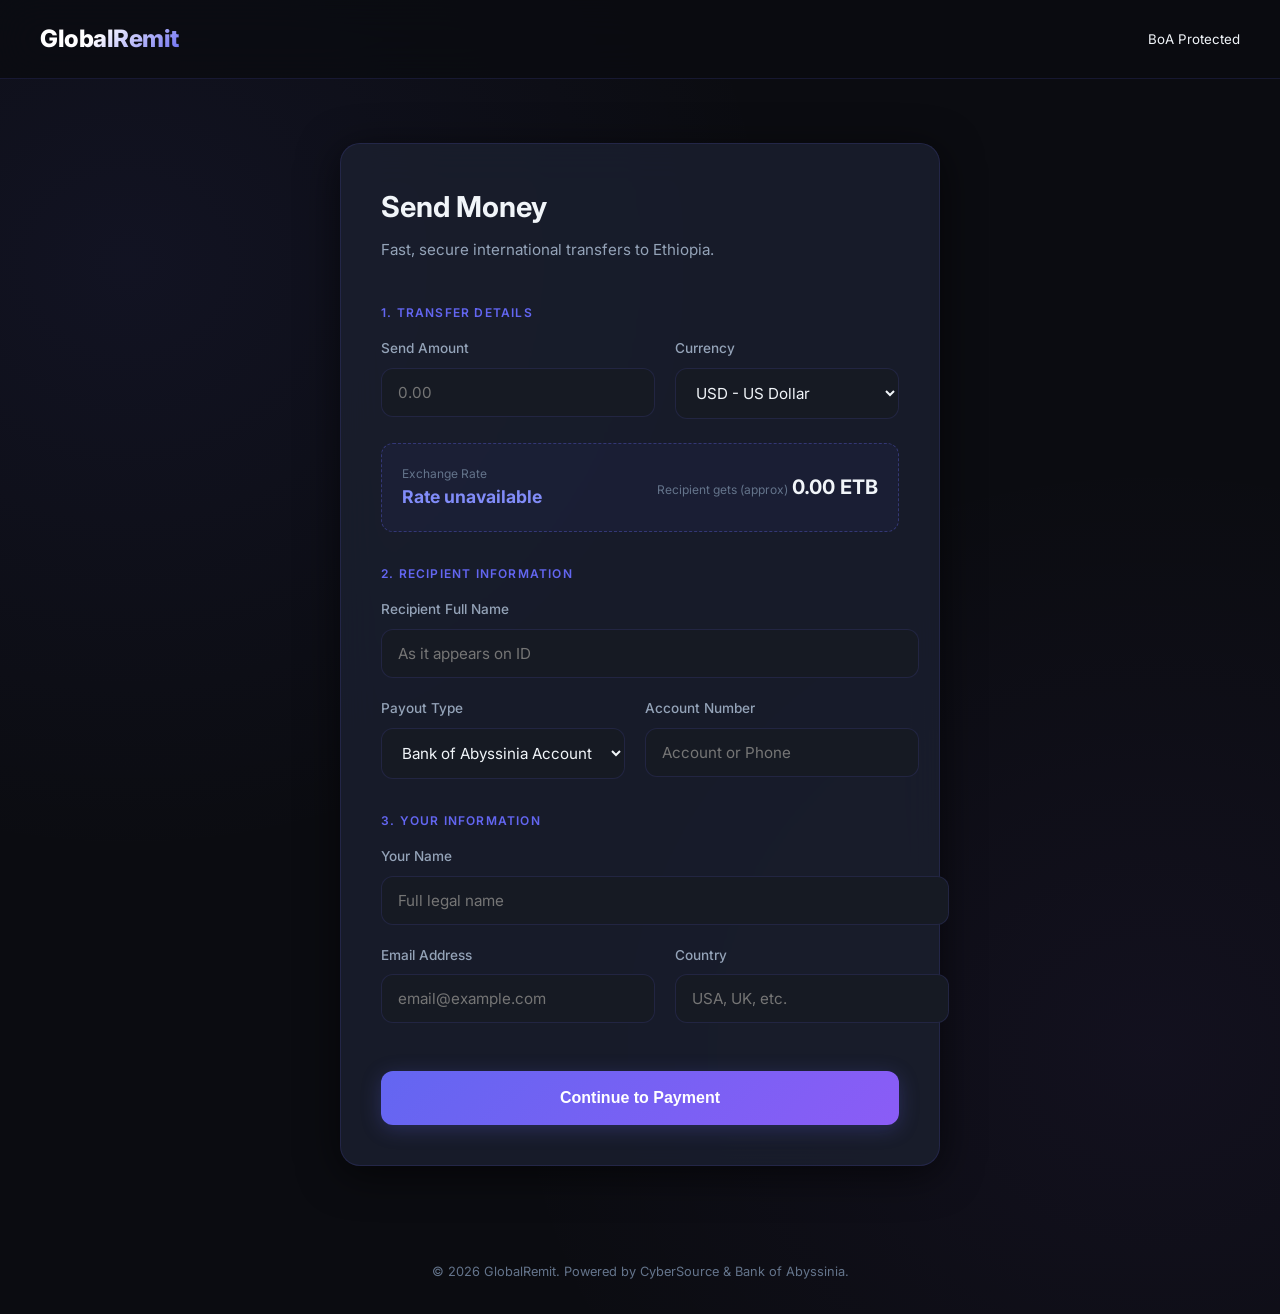
==== frontend/index.html @ 98f19d27 "remittance service cooperating with BOA and cybersource" ====
<!DOCTYPE html>
<html lang="en">
<head>
    <meta charset="UTF-8">
    <meta name="viewport" content="width=device-width, initial-scale=1.0">
    <title>Global Remit | Send Money to Ethiopia</title>
    <link rel="preconnect" href="https://fonts.googleapis.com">
    <link rel="preconnect" href="https://fonts.gstatic.com" crossorigin>
    <link href="https://fonts.googleapis.com/css2?family=Inter:wght@400;500;600;700;800&display=swap" rel="stylesheet">
    <link rel="stylesheet" href="styles.css">
</head>
<body>
    <div class="app-container">
        <header class="header">
            <div class="header-content">
                <div class="logo">
                    <span class="logo-text">GlobalRemit</span>
                </div>
                <div class="header-status" id="connection-status">
                    <small>BoA Protected</small>
                </div>
            </div>
        </header>

        <main class="main-content">
            <div class="remittance-card">
                <h1 class="card-title">Send Money</h1>
                <p class="card-subtitle">Fast, secure international transfers to Ethiopia.</p>

                <form id="remit-form">
                    <!-- Step 1: Destination & Amount -->
                    <div class="form-section">
                        <span class="section-label">1. Transfer Details</span>
                        <div class="form-grid">
                            <div class="form-group">
                                <label class="form-label">Send Amount</label>
                                <input type="number" id="send_amount" name="send_amount" class="form-input" placeholder="0.00" step="0.01" required>
                            </div>
                            <div class="form-group">
                                <label class="form-label">Currency</label>
                                <select id="send_currency" name="send_currency" class="form-select">
                                    <option value="USD">USD - US Dollar</option>
                                    <option value="EUR">EUR - Euro</option>
                                    <option value="GBP">GBP - British Pound</option>
                                    <option value="CAD">CAD - Canadian Dollar</option>
                                </select>
                            </div>
                        </div>

                        <div class="rate-display">
                            <div class="rate-info">
                                <span class="rate-label">Exchange Rate</span>
                                <span class="rate-value" id="current-rate">Fetching rate...</span>
                            </div>
                            <div class="receive-amount">
                                <span class="receive-label">Recipient gets (approx)</span>
                                <span class="receive-value" id="approx-receive">0.00 ETB</span>
                            </div>
                        </div>
                    </div>

                    <!-- Step 2: Beneficiary Details -->
                    <div class="form-section">
                        <span class="section-label">2. Recipient Information</span>
                        <div class="form-grid">
                            <div class="form-group full-width">
                                <label class="form-label">Recipient Full Name</label>
                                <input type="text" id="receiver_name" name="receiver_name" class="form-input" placeholder="As it appears on ID" required>
                            </div>
                            <div class="form-group">
                                <label class="form-label">Payout Type</label>
                                <select id="payout_type" name="payout_type" class="form-select">
                                    <option value="WITHIN_BOA">Bank of Abyssinia Account</option>
                                    <option value="OTHER_BANK">Other Ethiopian Bank</option>
                                    <option value="TELEBIRR">Telebirr Wallet</option>
                                    <option value="MPESA">M-Pesa Wallet</option>
                                </select>
                            </div>
                            <div class="form-group" id="bank-select-group" style="display:none;">
                                <label class="form-label">Select Bank</label>
                                <select id="bank_id" name="bank_id" class="form-select">
                                    <option value="">Choose a bank...</option>
                                    <!-- Populated dynamically -->
                                </select>
                            </div>
                            <div class="form-group" id="account-group">
                                <label class="form-label" id="account-label">Account Number</label>
                                <input type="text" id="account_number" name="account_number" class="form-input" placeholder="Account or Phone">
                            </div>
                            <div class="form-group" id="phone-group" style="display:none;">
                                <label class="form-label">Receiver Phone</label>
                                <input type="text" id="receiver_phone" name="receiver_phone" class="form-input" placeholder="251...">
                            </div>
                        </div>
                    </div>

                    <!-- Step 3: Sender Details -->
                    <div class="form-section">
                        <span class="section-label">3. Your Information</span>
                        <div class="form-grid">
                            <div class="form-group full-width">
                                <label class="form-label">Your Name</label>
                                <input type="text" id="sender_name" name="sender_name" class="form-input" placeholder="Full legal name" required>
                            </div>
                            <div class="form-group">
                                <label class="form-label">Email Address</label>
                                <input type="email" id="sender_email" name="sender_email" class="form-input" placeholder="email@example.com">
                            </div>
                            <div class="form-group">
                                <label class="form-label">Country</label>
                                <input type="text" id="sender_country" name="sender_country" class="form-input" placeholder="USA, UK, etc.">
                            </div>
                        </div>
                    </div>

                    <button type="submit" class="submit-btn" id="submit-btn">Continue to Payment</button>
                </form>
            </div>
        </main>

        <form id="cybersource-form" method="POST" style="display:none;"></form>

        <footer class="footer" style="text-align:center; padding: 2rem; color: var(--color-text-dim); font-size: 0.8rem;">
            &copy; 2026 GlobalRemit. Powered by CyberSource & Bank of Abyssinia.
        </footer>
    </div>

    <script src="checkout.js"></script>
</body>
</html>
---- frontend/styles.css ----
/* ─── CSS Variables & Theme ──────────────────────────────────────────────────── */
:root {
    --color-bg: #0b0c11;
    --color-surface: #161a23;
    --color-surface-hover: #1e2432;
    --color-card: rgba(26, 31, 46, 0.85);
    --color-border: rgba(99, 102, 241, 0.15);
    --color-border-hover: rgba(99, 102, 241, 0.35);
    --color-primary: #6366f1;
    --color-primary-hover: #818cf8;
    --color-primary-glow: rgba(99, 102, 241, 0.25);
    --color-accent: #8b5cf6;
    --color-success: #22c55e;
    --color-success-bg: rgba(34, 197, 94, 0.1);
    --color-error: #ef4444;
    --color-error-bg: rgba(239, 68, 68, 0.1);
    --color-warning: #f59e0b;
    --color-warning-bg: rgba(245, 158, 11, 0.1);
    --color-text: #f1f5f9;
    --color-text-muted: #94a3b8;
    --color-text-dim: #64748b;
    --font-family: 'Inter', -apple-system, BlinkMacSystemFont, sans-serif;
    --radius-sm: 8px;
    --radius-md: 12px;
    --radius-lg: 16px;
    --radius-xl: 20px;
    --shadow-md: 0 4px 20px rgba(0, 0, 0, 0.5);
    --shadow-lg: 0 8px 40px rgba(0, 0, 0, 0.6);
    --transition-smooth: 350ms cubic-bezier(0.4, 0, 0.2, 1);
}

/* ─── Global Reset ──────────────────────────────────────────────────────────── */
*, *::before, *::after {
    margin: 0;
    padding: 0;
    box-sizing: border-box;
}

body {
    font-family: var(--font-family);
    background: var(--color-bg);
    color: var(--color-text);
    min-height: 100vh;
    line-height: 1.6;
    background-image: 
        radial-gradient(ellipse at 10% 20%, rgba(99, 102, 241, 0.08) 0%, transparent 40%),
        radial-gradient(ellipse at 90% 80%, rgba(139, 92, 246, 0.06) 0%, transparent 40%);
}

.app-container {
    display: flex;
    flex-direction: column;
    min-height: 100vh;
}

/* ─── Header ────────────────────────────────────────────────────────────────── */
.header {
    padding: 1.25rem 2rem;
    background: rgba(11, 12, 17, 0.8);
    backdrop-filter: blur(20px);
    border-bottom: 1px solid var(--color-border);
    position: sticky;
    top: 0;
    z-index: 100;
}

.header-content {
    max-width: 1200px;
    margin: 0 auto;
    display: flex;
    justify-content: space-between;
    align-items: center;
}

.logo {
    display: flex;
    align-items: center;
    gap: 0.75rem;
}

.logo-text {
    font-size: 1.5rem;
    font-weight: 800;
    background: linear-gradient(135deg, #fff 40%, var(--color-primary));
    -webkit-background-clip: text;
    background-clip: text;
    -webkit-text-fill-color: transparent;
    letter-spacing: -0.02em;
}

/* ─── Main Content ──────────────────────────────────────────────────────────── */
.main-content {
    flex: 1;
    display: flex;
    align-items: flex-start;
    justify-content: center;
    padding: 4rem 2rem;
}

.remittance-card {
    max-width: 600px;
    width: 100%;
    background: var(--color-card);
    border: 1px solid var(--color-border);
    border-radius: var(--radius-xl);
    padding: 2.5rem;
    box-shadow: var(--shadow-lg);
    backdrop-filter: blur(20px);
}

.card-title {
    font-size: 1.8rem;
    font-weight: 700;
    margin-bottom: 0.5rem;
}

.card-subtitle {
    color: var(--color-text-muted);
    font-size: 0.95rem;
    margin-bottom: 2.5rem;
}

/* ─── Form Sections ─────────────────────────────────────────────────────────── */
.form-section {
    margin-bottom: 2rem;
}

.section-label {
    display: block;
    font-size: 0.75rem;
    font-weight: 600;
    color: var(--color-primary);
    text-transform: uppercase;
    letter-spacing: 0.1em;
    margin-bottom: 1rem;
}

.form-grid {
    display: grid;
    grid-template-columns: 1fr 1fr;
    gap: 1.25rem;
}

.form-group {
    display: flex;
    flex-direction: column;
    gap: 0.5rem;
}

.full-width {
    grid-column: 1 / -1;
}

.form-label {
    font-size: 0.85rem;
    font-weight: 500;
    color: var(--color-text-muted);
}

.form-input, .form-select {
    padding: 0.875rem 1rem;
    background: var(--color-surface);
    border: 1px solid var(--color-border);
    border-radius: var(--radius-md);
    color: var(--color-text);
    font-family: var(--font-family);
    font-size: 0.95rem;
    transition: all 0.2s ease;
    outline: none;
}

.form-input:focus, .form-select:focus {
    border-color: var(--color-primary);
    box-shadow: 0 0 0 3px var(--color-primary-glow);
}

/* ─── Rate Display ──────────────────────────────────────────────────────────── */
.rate-display {
    margin: 1.5rem 0;
    padding: 1.25rem;
    background: rgba(99, 102, 241, 0.05);
    border: 1px dashed var(--color-border-hover);
    border-radius: var(--radius-md);
    display: flex;
    justify-content: space-between;
    align-items: center;
}

.rate-info span {
    display: block;
}

.rate-label {
    font-size: 0.75rem;
    color: var(--color-text-dim);
}

.rate-value {
    font-size: 1.1rem;
    font-weight: 700;
    color: var(--color-primary-hover);
}

.receive-amount {
    text-align: right;
}

.receive-label {
    font-size: 0.75rem;
    color: var(--color-text-dim);
}

.receive-value {
    font-size: 1.25rem;
    font-weight: 700;
}

/* ─── Button ────────────────────────────────────────────────────────────────── */
.submit-btn {
    width: 100%;
    padding: 1.1rem;
    background: linear-gradient(135deg, var(--color-primary), var(--color-accent));
    color: white;
    border: none;
    border-radius: var(--radius-md);
    font-size: 1rem;
    font-weight: 600;
    cursor: pointer;
    transition: all var(--transition-smooth);
    margin-top: 1rem;
    box-shadow: 0 4px 20px var(--color-primary-glow);
}

.submit-btn:hover {
    transform: translateY(-2px);
    box-shadow: 0 8px 30px var(--color-primary-glow);
}

.submit-btn:disabled {
    opacity: 0.6;
    cursor: not-allowed;
    transform: none;
}

/* ─── Result Pages ──────────────────────────────────────────────────────────── */
.result-container {
    display: flex;
    align-items: center;
    justify-content: center;
    min-height: 80vh;
}

.result-card {
    max-width: 500px;
    width: 100%;
    background: var(--color-card);
    padding: 3rem;
    border-radius: var(--radius-xl);
    text-align: center;
    border: 1px solid var(--color-border);
}

.icon-box {
    width: 80px;
    height: 80px;
    margin: 0 auto 2rem;
    border-radius: 50%;
    display: flex;
    align-items: center;
    justify-content: center;
    font-size: 2.5rem;
}

.icon-box.success { background: var(--color-success-bg); color: var(--color-success); }
.icon-box.error { background: var(--color-error-bg); color: var(--color-error); }

.status-badge {
    display: inline-block;
    padding: 0.5rem 1rem;
    border-radius: 2rem;
    font-size: 0.8rem;
    font-weight: 700;
    text-transform: uppercase;
    margin-bottom: 2rem;
}

.status-badge.completed { background: var(--color-success-bg); color: var(--color-success); }

/* ─── Utilities ─────────────────────────────────────────────────────────────── */
.hidden { display: none; }
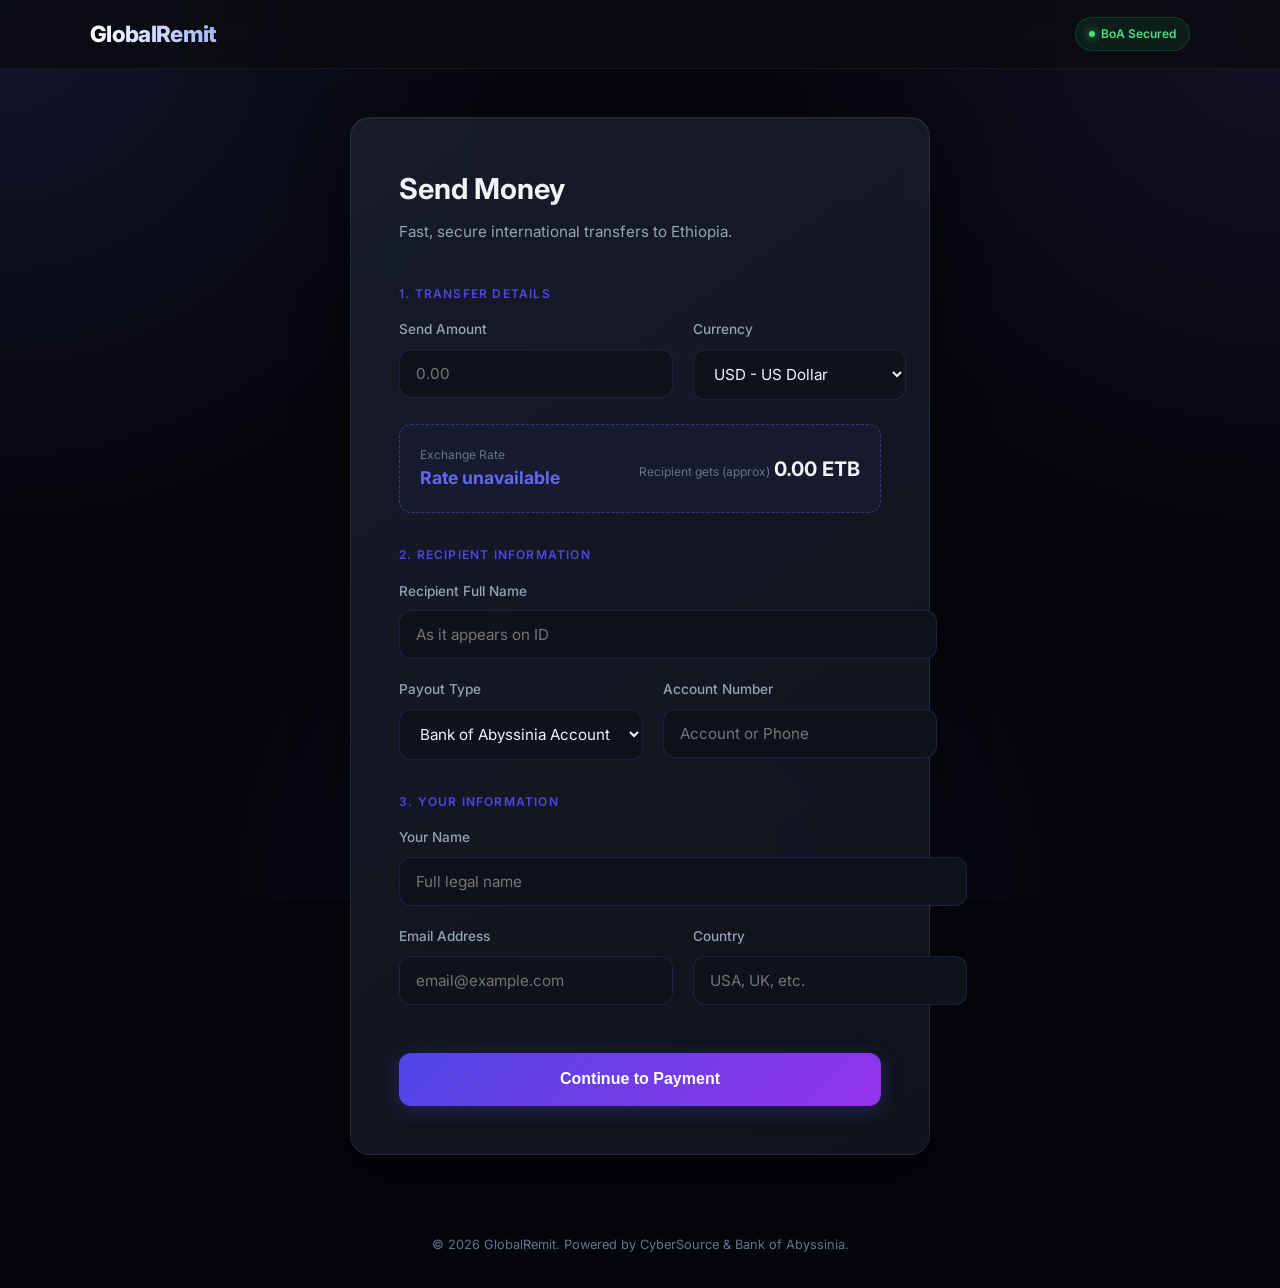
==== commit 9e0bed7d: "used flex microform for inbound" ====
--- a/frontend/index.html
+++ b/frontend/index.html
@@ -7,7 +7,7 @@
     <link rel="preconnect" href="https://fonts.googleapis.com">
     <link rel="preconnect" href="https://fonts.gstatic.com" crossorigin>
     <link href="https://fonts.googleapis.com/css2?family=Inter:wght@400;500;600;700;800&display=swap" rel="stylesheet">
-    <link rel="stylesheet" href="styles.css">
+    <link rel="stylesheet" href="styles.css?v=1.1">
 </head>
 <body>
     <div class="app-container">
@@ -16,8 +16,8 @@
                 <div class="logo">
                     <span class="logo-text">GlobalRemit</span>
                 </div>
-                <div class="header-status" id="connection-status">
-                    <small>BoA Protected</small>
+                <div class="header-status">
+                    BoA Secured
                 </div>
             </div>
         </header>
@@ -120,11 +120,70 @@
 
         <form id="cybersource-form" method="POST" style="display:none;"></form>
 
+        <!-- Payment Modal (CyberSource Flex Microform) -->
+        <div id="payment-modal" class="modal-overlay hidden">
+            <div class="modal-card">
+                <div class="modal-header">
+                    <h2 class="modal-title">Secure Payment</h2>
+                    <button type="button" class="close-modal" id="close-payment-modal">&times;</button>
+                </div>
+                <div class="modal-body">
+                    <div class="payment-summary">
+                        <span class="summary-label">Total to Pay</span>
+                        <span class="summary-amount" id="modal-total">0.00 USD</span>
+                    </div>
+
+                    <div class="card-input-container">
+                        <div class="form-group full-width">
+                            <label class="form-label">Card Number</label>
+                            <div id="card-number-container" class="flex-iframe-container"></div>
+                        </div>
+                        <div class="form-grid">
+                            <div class="form-group">
+                                <label class="form-label">Expiry (MM/YY)</label>
+                                <div class="expiry-inputs">
+                                    <input type="text" id="exp-month" class="form-input short" placeholder="MM" maxlength="2">
+                                    <span class="expiry-divider">/</span>
+                                    <input type="text" id="exp-year" class="form-input short" placeholder="YY" maxlength="2">
+                                </div>
+                            </div>
+                            <div class="form-group">
+                                <label class="form-label">Security Code</label>
+                                <div id="security-code-container" class="flex-iframe-container"></div>
+                            </div>
+                        </div>
+                    </div>
+
+                    <div id="payment-error" class="error-message hidden"></div>
+                    
+                    <button type="button" class="submit-btn" id="authorize-btn">Authorize Payment</button>
+                    
+                    <div class="secure-footer">
+                        <img src="https://img.icons8.com/ios-filled/50/6366f1/shield.png" alt="secure" width="16">
+                        <span>PCI-DSS Compliant Secure Payment</span>
+                    </div>
+                </div>
+            </div>
+        </div>
+
+        <!-- 3DS Orchestration Containers -->
+        <div id="ddc-container" class="hidden"></div>
+        <div id="challenge-modal" class="modal-overlay hidden">
+            <div class="challenge-card">
+                <div class="modal-header">
+                    <h2 class="modal-title">Identity Verification</h2>
+                </div>
+                <div id="challenge-container" class="challenge-iframe-box"></div>
+                <button type="button" class="cancel-btn" id="cancel-challenge">Cancel</button>
+            </div>
+        </div>
+
         <footer class="footer" style="text-align:center; padding: 2rem; color: var(--color-text-dim); font-size: 0.8rem;">
             &copy; 2026 GlobalRemit. Powered by CyberSource & Bank of Abyssinia.
         </footer>
     </div>
 
-    <script src="checkout.js"></script>
+    <!-- CyberSource Flex SDK will be loaded dynamically -->
+    <script src="checkout.js?v=1.1"></script>
 </body>
 </html>
--- a/frontend/styles.css
+++ b/frontend/styles.css
@@ -1,15 +1,14 @@
-/* ─── CSS Variables & Theme ──────────────────────────────────────────────────── */
 :root {
-    --color-bg: #0b0c11;
-    --color-surface: #161a23;
-    --color-surface-hover: #1e2432;
-    --color-card: rgba(26, 31, 46, 0.85);
-    --color-border: rgba(99, 102, 241, 0.15);
-    --color-border-hover: rgba(99, 102, 241, 0.35);
-    --color-primary: #6366f1;
-    --color-primary-hover: #818cf8;
-    --color-primary-glow: rgba(99, 102, 241, 0.25);
-    --color-accent: #8b5cf6;
+    --color-bg: #05060b;
+    --color-surface: #0f121a;
+    --color-surface-hover: #161a25;
+    --color-card: rgba(15, 18, 26, 0.9);
+    --color-border: rgba(99, 102, 241, 0.2);
+    --color-border-hover: rgba(99, 102, 241, 0.4);
+    --color-primary: #4f46e5;
+    --color-primary-hover: #6366f1;
+    --color-primary-glow: rgba(79, 70, 229, 0.3);
+    --color-accent: #9333ea;
     --color-success: #22c55e;
     --color-success-bg: rgba(34, 197, 94, 0.1);
     --color-error: #ef4444;
@@ -43,69 +42,92 @@
     min-height: 100vh;
     line-height: 1.6;
     background-image: 
-        radial-gradient(ellipse at 10% 20%, rgba(99, 102, 241, 0.08) 0%, transparent 40%),
-        radial-gradient(ellipse at 90% 80%, rgba(139, 92, 246, 0.06) 0%, transparent 40%);
-}
-
-.app-container {
-    display: flex;
-    flex-direction: column;
-    min-height: 100vh;
+        radial-gradient(circle at 0% 0%, rgba(99, 102, 241, 0.15) 0%, transparent 35%),
+        radial-gradient(circle at 100% 0%, rgba(139, 92, 246, 0.12) 0%, transparent 35%),
+        radial-gradient(circle at 50% 100%, rgba(99, 102, 241, 0.1) 0%, transparent 40%);
+    background-attachment: fixed;
 }
 
 /* ─── Header ────────────────────────────────────────────────────────────────── */
 .header {
-    padding: 1.25rem 2rem;
-    background: rgba(11, 12, 17, 0.8);
-    backdrop-filter: blur(20px);
-    border-bottom: 1px solid var(--color-border);
+    padding: 1rem 2rem;
+    background: rgba(11, 12, 17, 0.85);
+    backdrop-filter: blur(25px);
+    -webkit-backdrop-filter: blur(25px);
+    border-bottom: 1px solid rgba(255, 255, 255, 0.05);
     position: sticky;
     top: 0;
-    z-index: 100;
+    z-index: 1000;
 }
 
 .header-content {
-    max-width: 1200px;
+    max-width: 1100px;
     margin: 0 auto;
     display: flex;
     justify-content: space-between;
     align-items: center;
 }
 
-.logo {
-    display: flex;
-    align-items: center;
-    gap: 0.75rem;
-}
-
 .logo-text {
-    font-size: 1.5rem;
+    font-size: 1.4rem;
     font-weight: 800;
-    background: linear-gradient(135deg, #fff 40%, var(--color-primary));
+    background: linear-gradient(to right, #ffffff, #a5b4fc);
     -webkit-background-clip: text;
     background-clip: text;
     -webkit-text-fill-color: transparent;
-    letter-spacing: -0.02em;
+    letter-spacing: -0.03em;
+}
+
+.header-status {
+    background: rgba(34, 197, 94, 0.1);
+    color: #4ade80;
+    padding: 0.4rem 0.8rem;
+    border-radius: 2rem;
+    font-size: 0.75rem;
+    font-weight: 600;
+    border: 1px solid rgba(34, 197, 94, 0.2);
+    display: flex;
+    align-items: center;
+    gap: 0.4rem;
+}
+
+.header-status::before {
+    content: '';
+    display: block;
+    width: 6px;
+    height: 6px;
+    background: #4ade80;
+    border-radius: 50%;
+    box-shadow: 0 0 8px #4ade80;
 }
 
 /* ─── Main Content ──────────────────────────────────────────────────────────── */
 .main-content {
     flex: 1;
     display: flex;
-    align-items: flex-start;
+    align-items: center;
     justify-content: center;
-    padding: 4rem 2rem;
+    padding: 3rem 1.5rem;
 }
 
 .remittance-card {
-    max-width: 600px;
-    width: 100%;
-    background: var(--color-card);
-    border: 1px solid var(--color-border);
+    max-width: 580px;
+    width: 100%;
+    background: linear-gradient(145deg, rgba(26, 31, 46, 0.85), rgba(17, 20, 29, 0.95));
+    border: 1px solid rgba(255, 255, 255, 0.08);
     border-radius: var(--radius-xl);
-    padding: 2.5rem;
-    box-shadow: var(--shadow-lg);
+    padding: 3rem;
+    box-shadow: 
+        0 20px 50px rgba(0, 0, 0, 0.5),
+        inset 0 1px 1px rgba(255, 255, 255, 0.05);
     backdrop-filter: blur(20px);
+    -webkit-backdrop-filter: blur(20px);
+    animation: cardEntrance 0.8s cubic-bezier(0.16, 1, 0.3, 1);
+}
+
+@keyframes cardEntrance {
+    from { opacity: 0; transform: translateY(30px) scale(0.98); }
+    to { opacity: 1; transform: translateY(0) scale(1); }
 }
 
 .card-title {
@@ -286,5 +308,160 @@
 
 .status-badge.completed { background: var(--color-success-bg); color: var(--color-success); }
 
+/* ─── Modals (Payment & Challenge) ────────────────────────────────────────── */
+.modal-overlay {
+    position: fixed;
+    top: 0;
+    left: 0;
+    right: 0;
+    bottom: 0;
+    background: rgba(11, 12, 17, 0.9);
+    backdrop-filter: blur(8px);
+    display: flex;
+    align-items: center;
+    justify-content: center;
+    z-index: 1000;
+    padding: 2rem;
+    transition: opacity 0.3s ease;
+}
+
+.modal-card, .challenge-card {
+    background: var(--color-surface);
+    width: 100%;
+    max-width: 450px;
+    border-radius: var(--radius-xl);
+    border: 1px solid var(--color-border);
+    box-shadow: var(--shadow-lg);
+    overflow: hidden;
+    position: relative;
+    animation: slideUp 0.4s cubic-bezier(0.16, 1, 0.3, 1);
+}
+
+.challenge-card {
+    max-width: 600px;
+}
+
+@keyframes slideUp {
+    from { transform: translateY(20px); opacity: 0; }
+    to { transform: translateY(0); opacity: 1; }
+}
+
+.modal-header {
+    padding: 1.5rem;
+    border-bottom: 1px solid var(--color-border);
+    display: flex;
+    justify-content: space-between;
+    align-items: center;
+}
+
+.modal-title {
+    font-size: 1.25rem;
+    font-weight: 700;
+}
+
+.close-modal {
+    background: none;
+    border: none;
+    color: var(--color-text-dim);
+    font-size: 1.5rem;
+    cursor: pointer;
+}
+
+.modal-body {
+    padding: 2rem;
+}
+
+.payment-summary {
+    background: var(--color-card);
+    padding: 1rem;
+    border-radius: var(--radius-md);
+    margin-bottom: 2rem;
+    display: flex;
+    justify-content: space-between;
+    align-items: center;
+}
+
+.summary-label {
+    font-size: 0.8rem;
+    color: var(--color-text-dim);
+}
+
+.summary-amount {
+    font-weight: 700;
+    color: var(--color-primary);
+}
+
+/* ─── CyberSource Flex Iframes ────────────────────────────────────────────── */
+.flex-iframe-container {
+    height: 48px;
+    background: var(--color-bg);
+    border: 1px solid var(--color-border);
+    border-radius: var(--radius-md);
+    padding: 0 1rem;
+    display: flex;
+    align-items: center;
+}
+
+.flex-iframe-container:focus-within {
+    border-color: var(--color-primary);
+    box-shadow: 0 0 0 3px var(--color-primary-glow);
+}
+
+.expiry-inputs {
+    display: flex;
+    align-items: center;
+    gap: 0.5rem;
+}
+
+.expiry-divider {
+    color: var(--color-text-dim);
+}
+
+.form-input.short {
+    width: 60px;
+    text-align: center;
+}
+
+.card-input-container {
+    display: flex;
+    flex-direction: column;
+    gap: 1.25rem;
+}
+
+.secure-footer {
+    margin-top: 2rem;
+    display: flex;
+    align-items: center;
+    justify-content: center;
+    gap: 0.5rem;
+    font-size: 0.75rem;
+    color: var(--color-text-dim);
+}
+
+.error-message {
+    padding: 0.75rem;
+    background: var(--color-error-bg);
+    color: var(--color-error);
+    border-radius: var(--radius-sm);
+    font-size: 0.85rem;
+    margin: 1rem 0;
+}
+
+.challenge-iframe-box {
+    width: 100%;
+    min-height: 400px;
+    background: white; /* 3DS challenge iframes are usually white */
+}
+
+.cancel-btn {
+    width: 100%;
+    padding: 1rem;
+    background: none;
+    border: none;
+    color: var(--color-text-dim);
+    cursor: pointer;
+    font-weight: 600;
+}
+
 /* ─── Utilities ─────────────────────────────────────────────────────────────── */
-.hidden { display: none; }
+.hidden { display: none !important; }
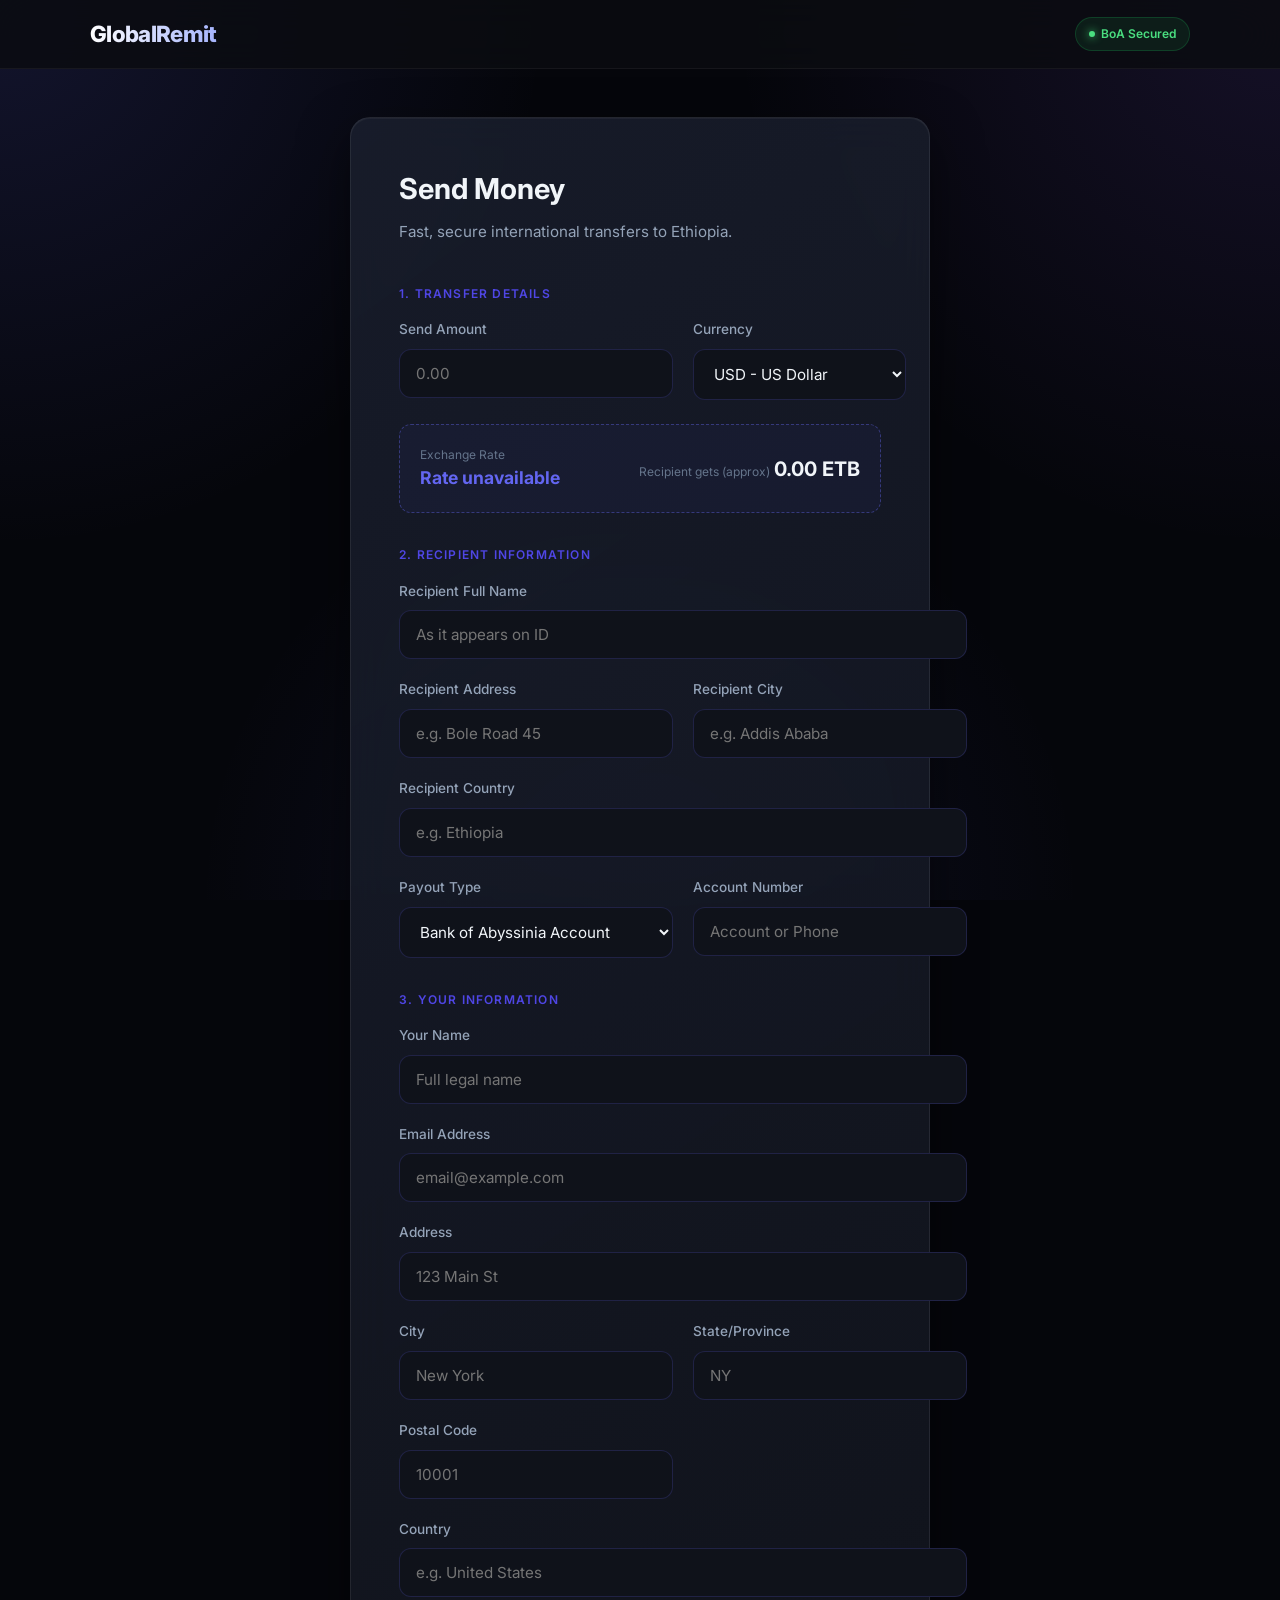
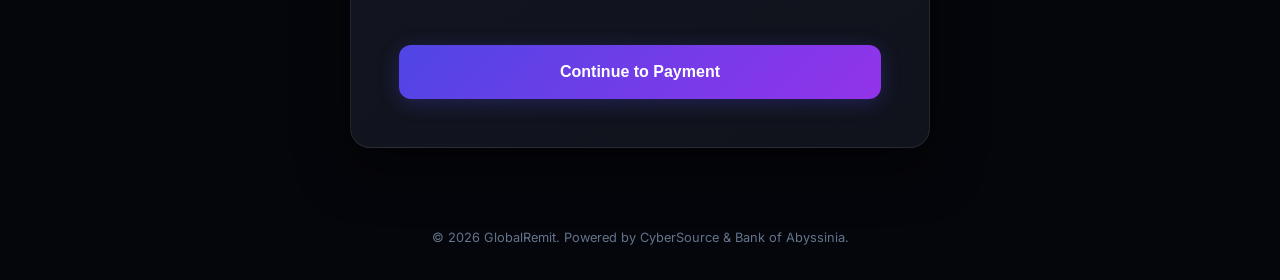
==== commit b0675bb0: "flex microform integration worked successfully" ====
--- a/frontend/index.html
+++ b/frontend/index.html
@@ -68,6 +68,18 @@
                                 <input type="text" id="receiver_name" name="receiver_name" class="form-input" placeholder="As it appears on ID" required>
                             </div>
                             <div class="form-group">
+                                <label class="form-label">Recipient Address</label>
+                                <input type="text" id="receiver_address" name="receiver_address" class="form-input" placeholder="e.g. Bole Road 45" required>
+                            </div>
+                            <div class="form-group">
+                                <label class="form-label">Recipient City</label>
+                                <input type="text" id="receiver_city" name="receiver_city" class="form-input" placeholder="e.g. Addis Ababa" required>
+                            </div>
+                            <div class="form-group full-width">
+                                <label class="form-label">Recipient Country</label>
+                                <input type="text" id="receiver_country" name="receiver_country" class="form-input" placeholder="e.g. Ethiopia" required>
+                            </div>
+                            <div class="form-group">
                                 <label class="form-label">Payout Type</label>
                                 <select id="payout_type" name="payout_type" class="form-select">
                                     <option value="WITHIN_BOA">Bank of Abyssinia Account</option>
@@ -102,13 +114,29 @@
                                 <label class="form-label">Your Name</label>
                                 <input type="text" id="sender_name" name="sender_name" class="form-input" placeholder="Full legal name" required>
                             </div>
-                            <div class="form-group">
+                            <div class="form-group full-width">
                                 <label class="form-label">Email Address</label>
                                 <input type="email" id="sender_email" name="sender_email" class="form-input" placeholder="email@example.com">
                             </div>
-                            <div class="form-group">
+                            <div class="form-group full-width">
+                                <label class="form-label">Address</label>
+                                <input type="text" id="sender_address" name="sender_address" class="form-input" placeholder="123 Main St" required>
+                            </div>
+                            <div class="form-group">
+                                <label class="form-label">City</label>
+                                <input type="text" id="sender_city" name="sender_city" class="form-input" placeholder="New York" required>
+                            </div>
+                            <div class="form-group">
+                                <label class="form-label">State/Province</label>
+                                <input type="text" id="sender_state" name="sender_state" class="form-input" placeholder="NY" required>
+                            </div>
+                            <div class="form-group">
+                                <label class="form-label">Postal Code</label>
+                                <input type="text" id="sender_postal" name="sender_postal" class="form-input" placeholder="10001" required>
+                            </div>
+                            <div class="form-group full-width">
                                 <label class="form-label">Country</label>
-                                <input type="text" id="sender_country" name="sender_country" class="form-input" placeholder="USA, UK, etc.">
+                                <input type="text" id="sender_country" name="sender_country" class="form-input" placeholder="e.g. United States" required>
                             </div>
                         </div>
                     </div>
@@ -144,7 +172,7 @@
                                 <div class="expiry-inputs">
                                     <input type="text" id="exp-month" class="form-input short" placeholder="MM" maxlength="2">
                                     <span class="expiry-divider">/</span>
-                                    <input type="text" id="exp-year" class="form-input short" placeholder="YY" maxlength="2">
+                                    <input type="text" id="exp-year" class="form-input short" placeholder="YYYY" maxlength="4">
                                 </div>
                             </div>
                             <div class="form-group">
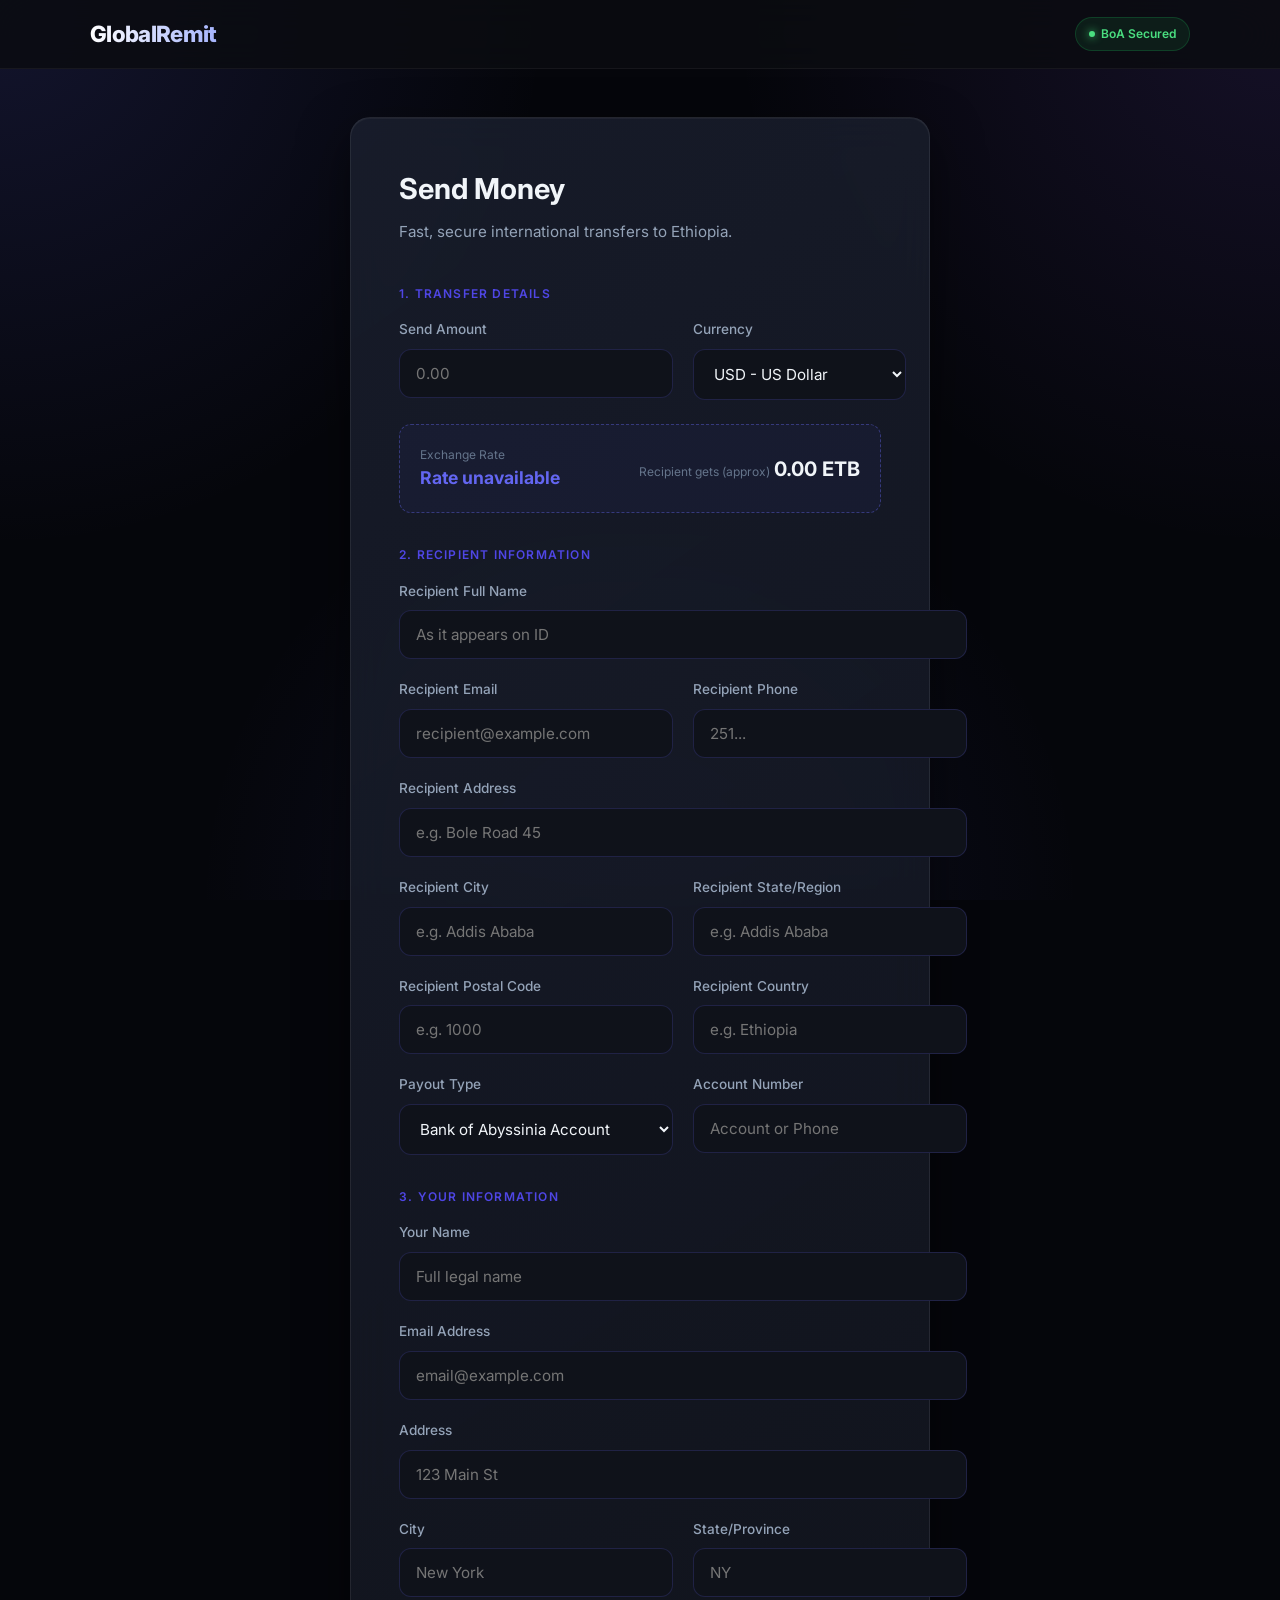
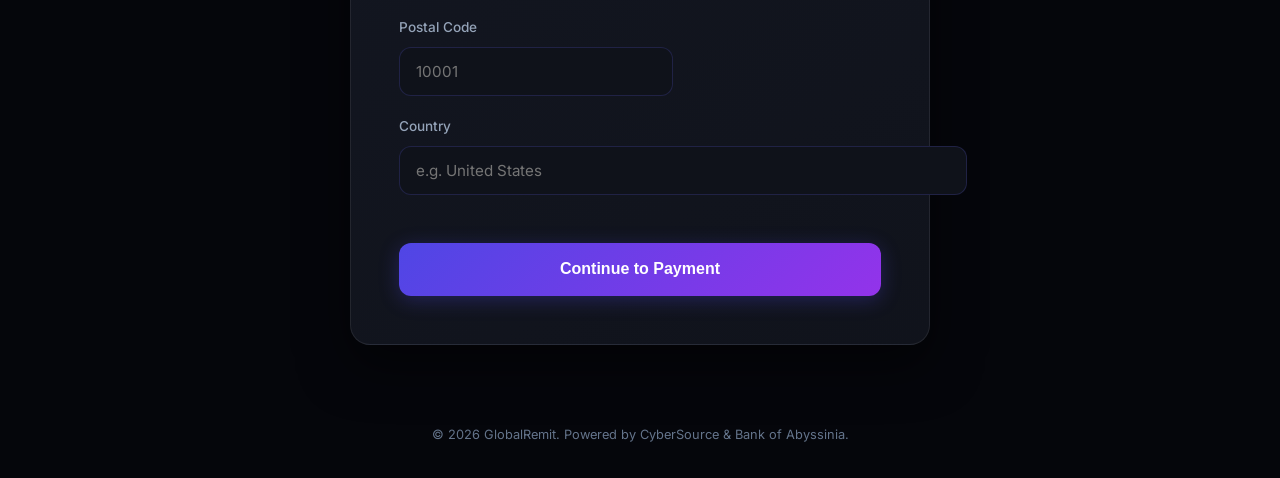
==== commit 12128b4c: "added user schema and made related code change" ====
--- a/frontend/index.html
+++ b/frontend/index.html
@@ -7,7 +7,7 @@
     <link rel="preconnect" href="https://fonts.googleapis.com">
     <link rel="preconnect" href="https://fonts.gstatic.com" crossorigin>
     <link href="https://fonts.googleapis.com/css2?family=Inter:wght@400;500;600;700;800&display=swap" rel="stylesheet">
-    <link rel="stylesheet" href="styles.css?v=1.1">
+    <link rel="stylesheet" href="styles.css?v=2.0">
 </head>
 <body>
     <div class="app-container">
@@ -68,6 +68,14 @@
                                 <input type="text" id="receiver_name" name="receiver_name" class="form-input" placeholder="As it appears on ID" required>
                             </div>
                             <div class="form-group">
+                                <label class="form-label">Recipient Email</label>
+                                <input type="email" id="receiver_email" name="receiver_email" class="form-input" placeholder="recipient@example.com" required>
+                            </div>
+                            <div class="form-group">
+                                <label class="form-label">Recipient Phone</label>
+                                <input type="text" id="receiver_phone" name="receiver_phone" class="form-input" placeholder="251..." required>
+                            </div>
+                            <div class="form-group full-width">
                                 <label class="form-label">Recipient Address</label>
                                 <input type="text" id="receiver_address" name="receiver_address" class="form-input" placeholder="e.g. Bole Road 45" required>
                             </div>
@@ -75,7 +83,15 @@
                                 <label class="form-label">Recipient City</label>
                                 <input type="text" id="receiver_city" name="receiver_city" class="form-input" placeholder="e.g. Addis Ababa" required>
                             </div>
-                            <div class="form-group full-width">
+                            <div class="form-group">
+                                <label class="form-label">Recipient State/Region</label>
+                                <input type="text" id="receiver_state" name="receiver_state" class="form-input" placeholder="e.g. Addis Ababa" required>
+                            </div>
+                            <div class="form-group">
+                                <label class="form-label">Recipient Postal Code</label>
+                                <input type="text" id="receiver_postal" name="receiver_postal" class="form-input" placeholder="e.g. 1000" required>
+                            </div>
+                            <div class="form-group">
                                 <label class="form-label">Recipient Country</label>
                                 <input type="text" id="receiver_country" name="receiver_country" class="form-input" placeholder="e.g. Ethiopia" required>
                             </div>
@@ -99,10 +115,6 @@
                                 <label class="form-label" id="account-label">Account Number</label>
                                 <input type="text" id="account_number" name="account_number" class="form-input" placeholder="Account or Phone">
                             </div>
-                            <div class="form-group" id="phone-group" style="display:none;">
-                                <label class="form-label">Receiver Phone</label>
-                                <input type="text" id="receiver_phone" name="receiver_phone" class="form-input" placeholder="251...">
-                            </div>
                         </div>
                     </div>
 
@@ -161,7 +173,20 @@
                         <span class="summary-amount" id="modal-total">0.00 USD</span>
                     </div>
 
-                    <div class="card-input-container">
+                    <!-- Saved Cards Section -->
+                    <div id="saved-cards-section" class="saved-cards-section hidden">
+                        <span class="section-label">Your Saved Cards</span>
+                        <div id="saved-cards-list" class="saved-cards-list"></div>
+                        <label class="saved-card-option new-card-option">
+                            <input type="radio" name="payment-method" value="new" id="use-new-card" checked>
+                            <div class="saved-card-info">
+                                <span class="card-icon">➕</span>
+                                <span class="card-detail">Use a new card</span>
+                            </div>
+                        </label>
+                    </div>
+
+                    <div id="new-card-container" class="card-input-container">
                         <div class="form-group full-width">
                             <label class="form-label">Card Number</label>
                             <div id="card-number-container" class="flex-iframe-container"></div>
@@ -212,6 +237,6 @@
     </div>
 
     <!-- CyberSource Flex SDK will be loaded dynamically -->
-    <script src="checkout.js?v=1.1"></script>
+    <script src="checkout.js?v=2.2"></script>
 </body>
 </html>
--- a/frontend/styles.css
+++ b/frontend/styles.css
@@ -463,5 +463,83 @@
     font-weight: 600;
 }
 
+/* ─── Saved Cards ──────────────────────────────────────────────────────────── */
+.saved-cards-section {
+    margin-bottom: 1.5rem;
+}
+
+.saved-cards-section .section-label {
+    margin-bottom: 0.75rem;
+}
+
+.saved-cards-list {
+    display: flex;
+    flex-direction: column;
+    gap: 0.5rem;
+}
+
+.saved-card-option {
+    display: flex;
+    align-items: center;
+    gap: 0.75rem;
+    padding: 0.875rem 1rem;
+    background: var(--color-bg);
+    border: 1px solid var(--color-border);
+    border-radius: var(--radius-md);
+    cursor: pointer;
+    transition: all 0.2s ease;
+}
+
+.saved-card-option:hover {
+    border-color: var(--color-border-hover);
+    background: var(--color-surface-hover);
+}
+
+.saved-card-option input[type="radio"] {
+    accent-color: var(--color-primary);
+    width: 16px;
+    height: 16px;
+    flex-shrink: 0;
+}
+
+.saved-card-option input[type="radio"]:checked ~ .saved-card-info {
+    color: var(--color-text);
+}
+
+.saved-card-option:has(input:checked) {
+    border-color: var(--color-primary);
+    background: rgba(79, 70, 229, 0.08);
+    box-shadow: 0 0 0 2px var(--color-primary-glow);
+}
+
+.saved-card-info {
+    display: flex;
+    align-items: center;
+    gap: 0.75rem;
+    color: var(--color-text-muted);
+    flex: 1;
+}
+
+.card-icon {
+    font-size: 1.4rem;
+    flex-shrink: 0;
+}
+
+.card-detail {
+    font-size: 0.9rem;
+    font-weight: 500;
+}
+
+.card-detail-sub {
+    font-size: 0.75rem;
+    color: var(--color-text-dim);
+    display: block;
+}
+
+.new-card-option {
+    border-style: dashed;
+    margin-top: 0.25rem;
+}
+
 /* ─── Utilities ─────────────────────────────────────────────────────────────── */
 .hidden { display: none !important; }
